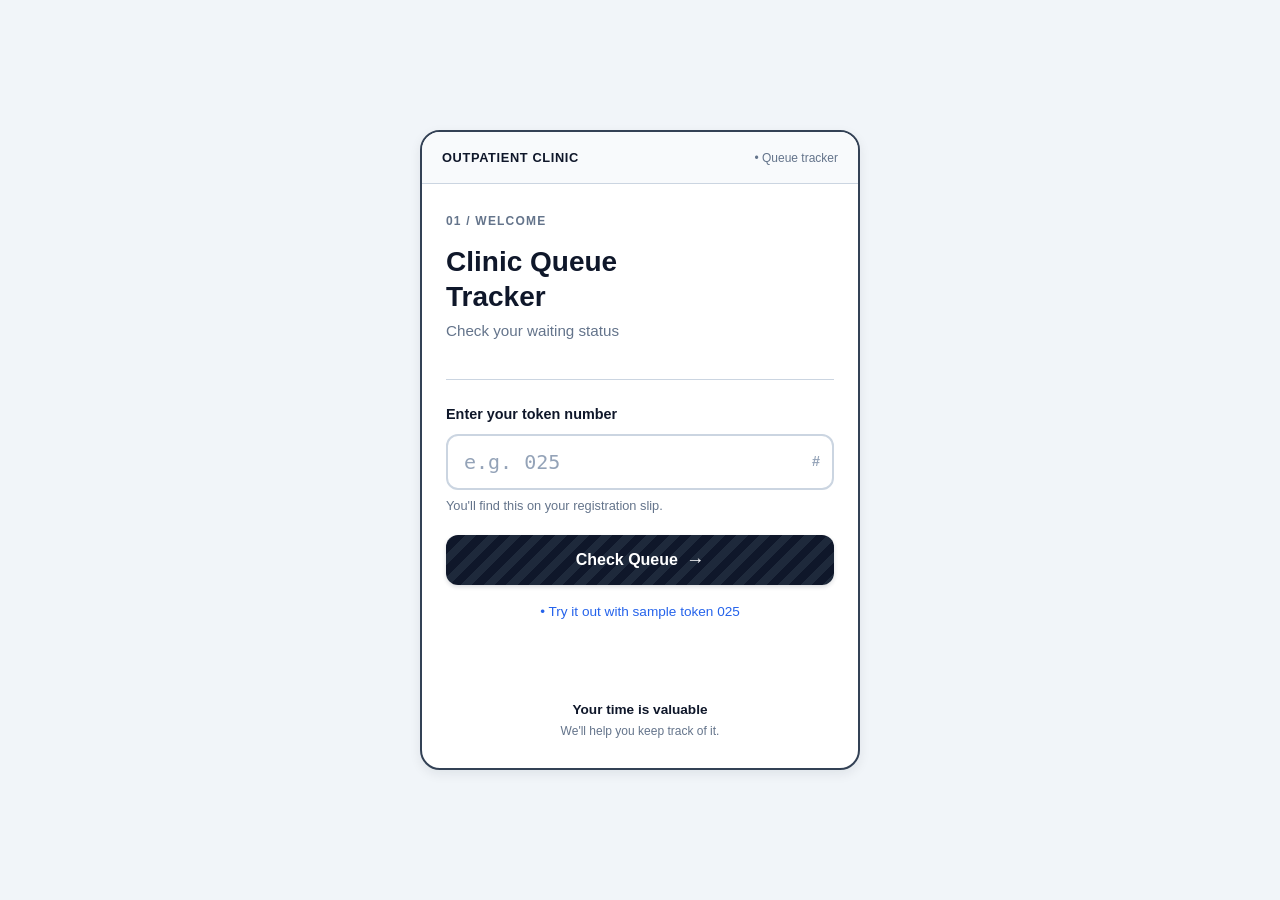
==== index.html @ 26fc493e "feat: implement Patient Home screen with token input, demo shortcut, and validation (Feature 1)" ====
<!DOCTYPE html>
<html lang="en">
<head>
  <meta charset="UTF-8">
  <meta name="viewport" content="width=device-width, initial-scale=1.0">
  <title>Clinic Queue Tracker - Check Your Status</title>
  <link rel="stylesheet" href="css/styles.css">
  <link rel="stylesheet" href="css/patient.css">
</head>
<body>

  <!-- Mobile Screen Frame (Matches Wireframe 1: Patient Home) -->
  <main class="mobile-wrapper" role="main">
    
    <!-- Top Header Bar -->
    <header class="clinic-header">
      <span class="clinic-tag">Outpatient Clinic</span>
      <span class="system-tag">• Queue tracker</span>
    </header>

    <!-- Main Card Content -->
    <section class="card-content">
      
      <!-- Screen 01 Welcome Tag -->
      <div class="section-badge">01 / Welcome</div>

      <!-- Main Headings -->
      <h1 class="page-title">Clinic Queue<br>Tracker</h1>
      <p class="page-subtitle">Check your waiting status</p>

      <hr class="divider">

      <!-- Form Error Container (Hidden by default) -->
      <div id="errorAlert" class="alert-box alert-error" role="alert" aria-live="polite">
        <!-- Error text dynamically populated by JavaScript -->
      </div>

      <!-- Token Lookup Form -->
      <form id="tokenForm" novalidate>
        <div class="form-group">
          <label for="tokenInput" class="form-label">Enter your token number</label>
          <div class="token-input-wrapper">
            <input 
              type="text" 
              id="tokenInput" 
              name="tokenNumber" 
              class="form-input" 
              placeholder="e.g. 025" 
              maxlength="6"
              autocomplete="off"
              inputmode="numeric"
              aria-describedby="tokenHelper errorAlert"
            >
            <span class="token-input-icon">#</span>
          </div>
          <span id="tokenHelper" class="form-helper">You'll find this on your registration slip.</span>
        </div>

        <!-- Primary Call to Action Button -->
        <button type="submit" id="checkQueueBtn" class="btn-primary btn-wireframe-shaded">
          <span>Check Queue</span>
          <span class="btn-arrow" aria-hidden="true">→</span>
        </button>
      </form>

      <!-- Demo Shortcut (Matches Wireframe) -->
      <div class="demo-shortcut-container">
        <button type="button" id="demoShortcutBtn" class="demo-shortcut-btn">
          • Try it out with sample token 025
        </button>
      </div>

      <!-- Bottom Reassurance Note -->
      <footer class="card-footer">
        <p class="footer-quote-title">Your time is valuable</p>
        <p class="footer-quote-sub">We'll help you keep track of it.</p>
      </footer>

    </section>

  </main>

  <!-- Feature 1 Client Script -->
  <script src="js/patient-home.js"></script>
</body>
</html>
---- css/styles.css ----
/* ==========================================================================
   Clinic Queue Tracking System - Shared Styles
   Author: Vivek Kumar (MSOT B.Tech CSE)
   ========================================================================== */

/* 1. CSS Custom Properties (Variables) for easy color & spacing theming */
:root {
  /* Palette - Clean clinical neutral slate palette inspired by wireframe */
  --bg-page: #f1f5f9;
  --bg-card: #ffffff;
  --bg-subtle: #f8fafc;
  --border-color: #cbd5e1;
  --border-dark: #334155;
  --text-main: #0f172a;
  --text-muted: #64748b;
  --text-light: #94a3b8;
  
  /* Primary Action Colors */
  --primary-btn-bg: #1e293b;
  --primary-btn-text: #ffffff;
  --primary-btn-hover: #0f172a;
  --primary-btn-active: #334155;

  /* Status Colors */
  --status-waiting-bg: #fef3c7;
  --status-waiting-text: #92400e;
  --status-calling-bg: #dcfce7;
  --status-calling-text: #166534;
  --status-error-bg: #fef2f2;
  --status-error-border: #fca5a5;
  --status-error-text: #b91c1c;

  /* Typography */
  --font-family: -apple-system, BlinkMacSystemFont, "Segoe UI", Roboto, "Helvetica Neue", Arial, sans-serif;
  --font-mono: ui-monospace, SFMono-Regular, Menlo, Monaco, Consolas, monospace;

  /* Layout & Sizing */
  --card-max-width: 440px;
  --radius-sm: 6px;
  --radius-md: 12px;
  --radius-lg: 20px;
  --shadow-card: 0 4px 12px rgba(15, 23, 42, 0.08);
  --shadow-hover: 0 6px 16px rgba(15, 23, 42, 0.12);
}

/* 2. Global Resets & Base Styles */
*, *::before, *::after {
  box-sizing: border-box;
  margin: 0;
  padding: 0;
}

body {
  font-family: var(--font-family);
  background-color: var(--bg-page);
  color: var(--text-main);
  line-height: 1.5;
  min-height: 100vh;
  display: flex;
  flex-direction: column;
  align-items: center;
  justify-content: center;
  padding: 24px 16px;
  -webkit-font-smoothing: antialiased;
}

/* 3. Mobile Device Container (Matches wireframe phone view) */
.mobile-wrapper {
  width: 100%;
  max-width: var(--card-max-width);
  background-color: var(--bg-card);
  border: 2px solid var(--border-dark);
  border-radius: var(--radius-lg);
  box-shadow: var(--shadow-card);
  overflow: hidden;
  display: flex;
  flex-direction: column;
  min-height: 640px;
  position: relative;
}

/* 4. Top Clinic Bar */
.clinic-header {
  padding: 16px 20px;
  border-bottom: 1px solid var(--border-color);
  display: flex;
  align-items: center;
  justify-content: space-between;
  background-color: var(--bg-subtle);
}

.clinic-tag {
  font-size: 0.8rem;
  font-weight: 700;
  letter-spacing: 0.05em;
  text-transform: uppercase;
  color: var(--text-main);
}

.system-tag {
  font-size: 0.75rem;
  color: var(--text-muted);
  font-weight: 500;
}

/* 5. Main Card Content Area */
.card-content {
  padding: 28px 24px;
  flex: 1;
  display: flex;
  flex-direction: column;
}

/* Section step badge (e.g. 01 / WELCOME) */
.section-badge {
  font-size: 0.75rem;
  font-weight: 700;
  letter-spacing: 0.1em;
  color: var(--text-muted);
  text-transform: uppercase;
  margin-bottom: 14px;
}

/* Page titles */
.page-title {
  font-size: 1.75rem;
  font-weight: 700;
  line-height: 1.25;
  color: var(--text-main);
  margin-bottom: 6px;
}

.page-subtitle {
  font-size: 0.95rem;
  color: var(--text-muted);
  margin-bottom: 24px;
}

/* Subtle separator line */
.divider {
  height: 1px;
  background-color: var(--border-color);
  margin: 12px 0 24px 0;
  border: none;
}

/* 6. Form Components & Inputs */
.form-group {
  margin-bottom: 20px;
  display: flex;
  flex-direction: column;
}

.form-label {
  font-size: 0.9rem;
  font-weight: 600;
  color: var(--text-main);
  margin-bottom: 8px;
}

.form-input {
  width: 100%;
  font-size: 1.25rem;
  font-family: var(--font-mono);
  font-weight: 600;
  padding: 14px 16px;
  border: 2px solid var(--border-color);
  border-radius: var(--radius-md);
  background-color: #ffffff;
  color: var(--text-main);
  outline: none;
  transition: border-color 0.2s ease, box-shadow 0.2s ease;
}

.form-input:focus {
  border-color: var(--text-main);
  box-shadow: 0 0 0 3px rgba(30, 41, 59, 0.15);
}

.form-input::placeholder {
  color: var(--text-light);
  font-weight: 400;
}

.form-helper {
  font-size: 0.8rem;
  color: var(--text-muted);
  margin-top: 6px;
}

/* 7. Buttons */
.btn-primary {
  display: flex;
  align-items: center;
  justify-content: center;
  gap: 8px;
  width: 100%;
  padding: 14px 20px;
  background-color: var(--primary-btn-bg);
  color: var(--primary-btn-text);
  font-size: 1rem;
  font-weight: 600;
  border: none;
  border-radius: var(--radius-md);
  cursor: pointer;
  transition: background-color 0.2s ease, transform 0.1s ease;
  text-decoration: none;
}

.btn-primary:hover {
  background-color: var(--primary-btn-hover);
}

.btn-primary:active {
  transform: scale(0.98);
}

/* 8. Demo Shortcuts & Helpful Links */
.demo-shortcut-container {
  text-align: center;
  margin-top: 14px;
}

.demo-shortcut-btn {
  background: none;
  border: none;
  color: #2563eb;
  font-size: 0.85rem;
  font-weight: 500;
  cursor: pointer;
  padding: 4px 8px;
  border-radius: var(--radius-sm);
  transition: color 0.15s ease, background-color 0.15s ease;
}

.demo-shortcut-btn:hover {
  color: #1d4ed8;
  background-color: #eff6ff;
  text-decoration: underline;
}

/* 9. Feedback / Alert Banners */
.alert-box {
  display: none;
  padding: 12px 14px;
  border-radius: var(--radius-sm);
  font-size: 0.85rem;
  margin-bottom: 18px;
  line-height: 1.4;
  animation: fadeIn 0.2s ease-in-out;
}

.alert-box.visible {
  display: block;
}

.alert-error {
  background-color: var(--status-error-bg);
  border: 1px solid var(--status-error-border);
  color: var(--status-error-text);
}

/* 10. Card Footer Reassurance */
.card-footer {
  margin-top: auto;
  padding-top: 28px;
  text-align: center;
}

.footer-quote-title {
  font-size: 0.85rem;
  font-weight: 600;
  color: var(--text-main);
  margin-bottom: 2px;
}

.footer-quote-sub {
  font-size: 0.75rem;
  color: var(--text-muted);
}

/* 11. Subtle Animation */
@keyframes fadeIn {
  from {
    opacity: 0;
    transform: translateY(-4px);
  }
  to {
    opacity: 1;
    transform: translateY(0);
  }
}
---- css/patient.css ----
/* ==========================================================================
   Patient View Specific Styling
   Author: Vivek Kumar (MSOT B.Tech CSE)
   ========================================================================== */

/* Shaded texture styling for primary button as sketched in wireframe */
.btn-wireframe-shaded {
  background: repeating-linear-gradient(
    -45deg,
    #1e293b,
    #1e293b 8px,
    #0f172a 8px,
    #0f172a 16px
  );
  box-shadow: 0 2px 4px rgba(15, 23, 42, 0.15);
}

.btn-wireframe-shaded:hover {
  background: repeating-linear-gradient(
    -45deg,
    #0f172a,
    #0f172a 8px,
    #020617 8px,
    #020617 16px
  );
}

/* Arrow icon in button */
.btn-arrow {
  font-size: 1.15rem;
  transition: transform 0.2s ease;
}

.btn-primary:hover .btn-arrow {
  transform: translateX(4px);
}

/* Input token format indicator */
.token-input-wrapper {
  position: relative;
}

.token-input-icon {
  position: absolute;
  right: 14px;
  top: 50%;
  transform: translateY(-50%);
  color: var(--text-light);
  font-size: 0.9rem;
  font-weight: 600;
  pointer-events: none;
}
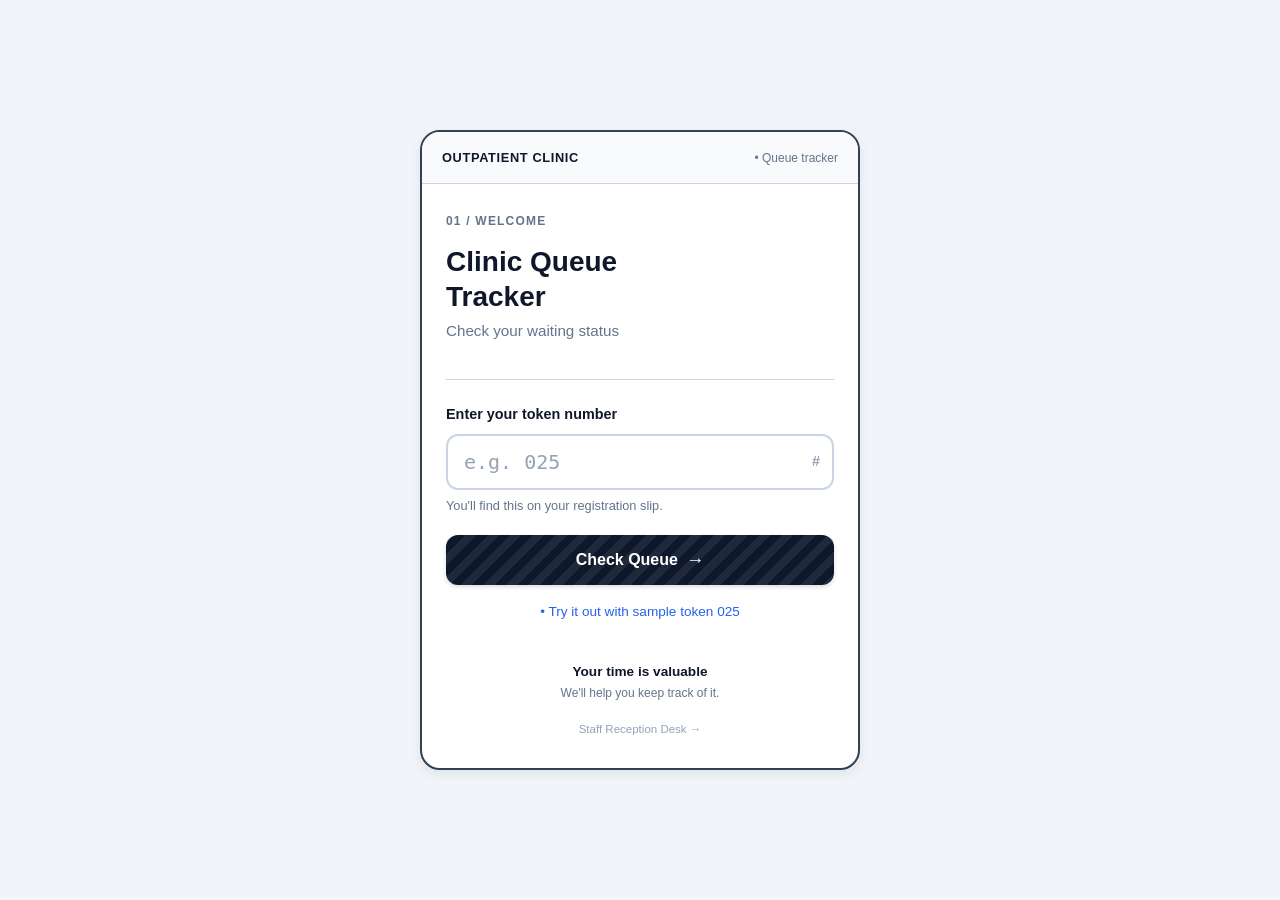
==== commit ab01f58d: "feat: implement Receptionist Dashboard, queue progression, Firebase Auth protection, and Firestore r" ====
--- a/index.html
+++ b/index.html
@@ -74,6 +74,9 @@
       <footer class="card-footer">
         <p class="footer-quote-title">Your time is valuable</p>
         <p class="footer-quote-sub">We'll help you keep track of it.</p>
+        <div style="margin-top: 14px;">
+          <a href="reception.html" style="font-size: 0.72rem; color: #94a3b8; text-decoration: none;">Staff Reception Desk →</a>
+        </div>
       </footer>
 
     </section>
--- a/css/patient.css
+++ b/css/patient.css
@@ -25,6 +25,31 @@
   );
 }
 
+/* Secondary outline button (e.g. Back to Home) */
+.btn-secondary {
+  display: flex;
+  align-items: center;
+  justify-content: center;
+  gap: 8px;
+  width: 100%;
+  padding: 12px 20px;
+  background-color: transparent;
+  color: var(--text-main);
+  font-size: 0.95rem;
+  font-weight: 600;
+  border: 2px solid var(--border-dark);
+  border-radius: var(--radius-md);
+  cursor: pointer;
+  text-decoration: none;
+  transition: all 0.2s ease;
+  margin-top: 10px;
+}
+
+.btn-secondary:hover {
+  background-color: #f1f5f9;
+  border-color: #0f172a;
+}
+
 /* Arrow icon in button */
 .btn-arrow {
   font-size: 1.15rem;
@@ -50,3 +75,295 @@
   font-weight: 600;
   pointer-events: none;
 }
+
+/* ==========================================================================
+   Feature 2: Queue Status Screen Components
+   ========================================================================== */
+
+/* 1. Hero Token Box (Wireframe Sketch 2) */
+.token-hero-card {
+  border: 2px solid var(--border-dark);
+  border-radius: var(--radius-md);
+  padding: 20px 16px;
+  text-align: center;
+  background-color: #ffffff;
+  margin-bottom: 20px;
+  box-shadow: 0 2px 6px rgba(15, 23, 42, 0.04);
+}
+
+.token-hero-label {
+  font-size: 0.75rem;
+  font-weight: 700;
+  letter-spacing: 0.12em;
+  text-transform: uppercase;
+  color: var(--text-muted);
+  display: block;
+  margin-bottom: 4px;
+}
+
+.token-hero-number {
+  font-family: var(--font-mono);
+  font-size: 3.25rem;
+  font-weight: 800;
+  color: var(--text-main);
+  line-height: 1.1;
+  letter-spacing: -0.02em;
+}
+
+/* Status Pill Badges */
+.status-pill {
+  display: inline-flex;
+  align-items: center;
+  gap: 6px;
+  font-size: 0.8rem;
+  font-weight: 600;
+  padding: 4px 14px;
+  border-radius: 9999px;
+  margin-top: 8px;
+  border: 1px solid transparent;
+}
+
+.status-pill.waiting {
+  background-color: var(--status-waiting-bg);
+  color: var(--status-waiting-text);
+  border-color: #fde68a;
+}
+
+.status-pill.calling {
+  background-color: var(--status-calling-bg);
+  color: var(--status-calling-text);
+  border-color: #bbf7d0;
+  animation: pulseCalling 1.5s infinite;
+}
+
+.status-dot {
+  width: 7px;
+  height: 7px;
+  border-radius: 50%;
+  background-color: currentColor;
+}
+
+@keyframes pulseCalling {
+  0% { transform: scale(1); }
+  50% { transform: scale(1.04); }
+  100% { transform: scale(1); }
+}
+
+/* 2. Side-by-Side Metrics Grid (People Ahead & Estimated Wait Time) */
+.metrics-row {
+  display: grid;
+  grid-template-columns: 1fr 1.3fr;
+  gap: 12px;
+  margin-bottom: 24px;
+}
+
+.metric-box {
+  background-color: #ffffff;
+  border: 1.5px solid var(--border-color);
+  border-radius: var(--radius-md);
+  padding: 16px 14px;
+  display: flex;
+  flex-direction: column;
+}
+
+.metric-label {
+  font-size: 0.75rem;
+  font-weight: 600;
+  color: var(--text-muted);
+  margin-bottom: 6px;
+  min-height: 2.2em; /* keeps cards aligned even if label wraps */
+  line-height: 1.25;
+}
+
+.metric-value-container {
+  display: flex;
+  align-items: baseline;
+  gap: 4px;
+  margin-top: auto;
+}
+
+.metric-value {
+  font-size: 1.85rem;
+  font-weight: 800;
+  font-family: var(--font-mono);
+  color: var(--text-main);
+  line-height: 1;
+}
+
+.metric-unit {
+  font-size: 0.8rem;
+  font-weight: 600;
+  color: var(--text-muted);
+}
+
+/* 3. Five-Segment Progress Bar (Wireframe Sketch 2) */
+.queue-progress-wrapper {
+  margin-bottom: 24px;
+  padding: 14px 16px;
+  background-color: var(--bg-subtle);
+  border: 1px solid var(--border-color);
+  border-radius: var(--radius-md);
+}
+
+.progress-header-row {
+  display: flex;
+  justify-content: space-between;
+  align-items: center;
+  font-size: 0.78rem;
+  font-weight: 600;
+  color: var(--text-main);
+  margin-bottom: 10px;
+}
+
+.progress-status-text {
+  color: #2563eb;
+  font-size: 0.75rem;
+}
+
+.progress-segments-container {
+  display: flex;
+  gap: 6px;
+  margin-bottom: 8px;
+}
+
+.progress-segment {
+  flex: 1;
+  height: 9px;
+  border-radius: 6px;
+  background-color: #e2e8f0;
+  border: 1px solid #cbd5e1;
+  transition: all 0.3s ease;
+}
+
+.progress-segment.active {
+  background-color: #1e293b;
+  border-color: #0f172a;
+}
+
+.progress-labels-row {
+  display: flex;
+  justify-content: space-between;
+  font-size: 0.72rem;
+  color: var(--text-muted);
+  font-weight: 500;
+}
+
+/* 4. Action Area & Refresh Indicator */
+.action-buttons-group {
+  display: flex;
+  flex-direction: column;
+  gap: 8px;
+  margin-top: 4px;
+}
+
+.refresh-control-container {
+  text-align: center;
+  margin: 12px 0 6px 0;
+}
+
+.btn-refresh {
+  background: none;
+  border: none;
+  color: var(--text-muted);
+  font-size: 0.78rem;
+  font-weight: 500;
+  cursor: pointer;
+  display: inline-flex;
+  align-items: center;
+  gap: 4px;
+  padding: 4px 8px;
+  border-radius: 4px;
+}
+
+.btn-refresh:hover {
+  color: var(--text-main);
+  background-color: #e2e8f0;
+}
+
+/* 5. Turn Approaching Screen / Modal Overlay (Screen 4 from PDF) */
+.turn-approaching-view {
+  display: none;
+  position: absolute;
+  top: 0;
+  left: 0;
+  right: 0;
+  bottom: 0;
+  background-color: #ffffff;
+  z-index: 50;
+  padding: 24px;
+  flex-direction: column;
+}
+
+.turn-approaching-view.visible {
+  display: flex;
+}
+
+.approaching-banner {
+  background-color: #fef3c7;
+  border: 2px solid #f59e0b;
+  border-radius: var(--radius-md);
+  padding: 24px 20px;
+  text-align: center;
+  margin: 20px 0;
+}
+
+.approaching-icon {
+  font-size: 2.5rem;
+  margin-bottom: 12px;
+}
+
+.approaching-title {
+  font-size: 1.45rem;
+  font-weight: 800;
+  color: #78350f;
+  margin-bottom: 8px;
+}
+
+.approaching-text {
+  font-size: 0.95rem;
+  color: #92400e;
+  line-height: 1.4;
+  margin-bottom: 16px;
+}
+
+.room-highlight-box {
+  background-color: #ffffff;
+  border: 2px solid #d97706;
+  border-radius: var(--radius-sm);
+  padding: 12px;
+  display: inline-block;
+  font-weight: 700;
+  font-size: 1.1rem;
+  color: #0f172a;
+}
+
+/* 6. Invalid Token State Card */
+.invalid-token-card {
+  display: none;
+  text-align: center;
+  padding: 32px 16px;
+}
+
+.invalid-token-card.visible {
+  display: block;
+}
+
+.invalid-token-icon {
+  font-size: 3rem;
+  color: #dc2626;
+  margin-bottom: 12px;
+}
+
+.invalid-token-title {
+  font-size: 1.3rem;
+  font-weight: 700;
+  color: var(--text-main);
+  margin-bottom: 8px;
+}
+
+.invalid-token-desc {
+  font-size: 0.9rem;
+  color: var(--text-muted);
+  line-height: 1.4;
+  margin-bottom: 24px;
+}
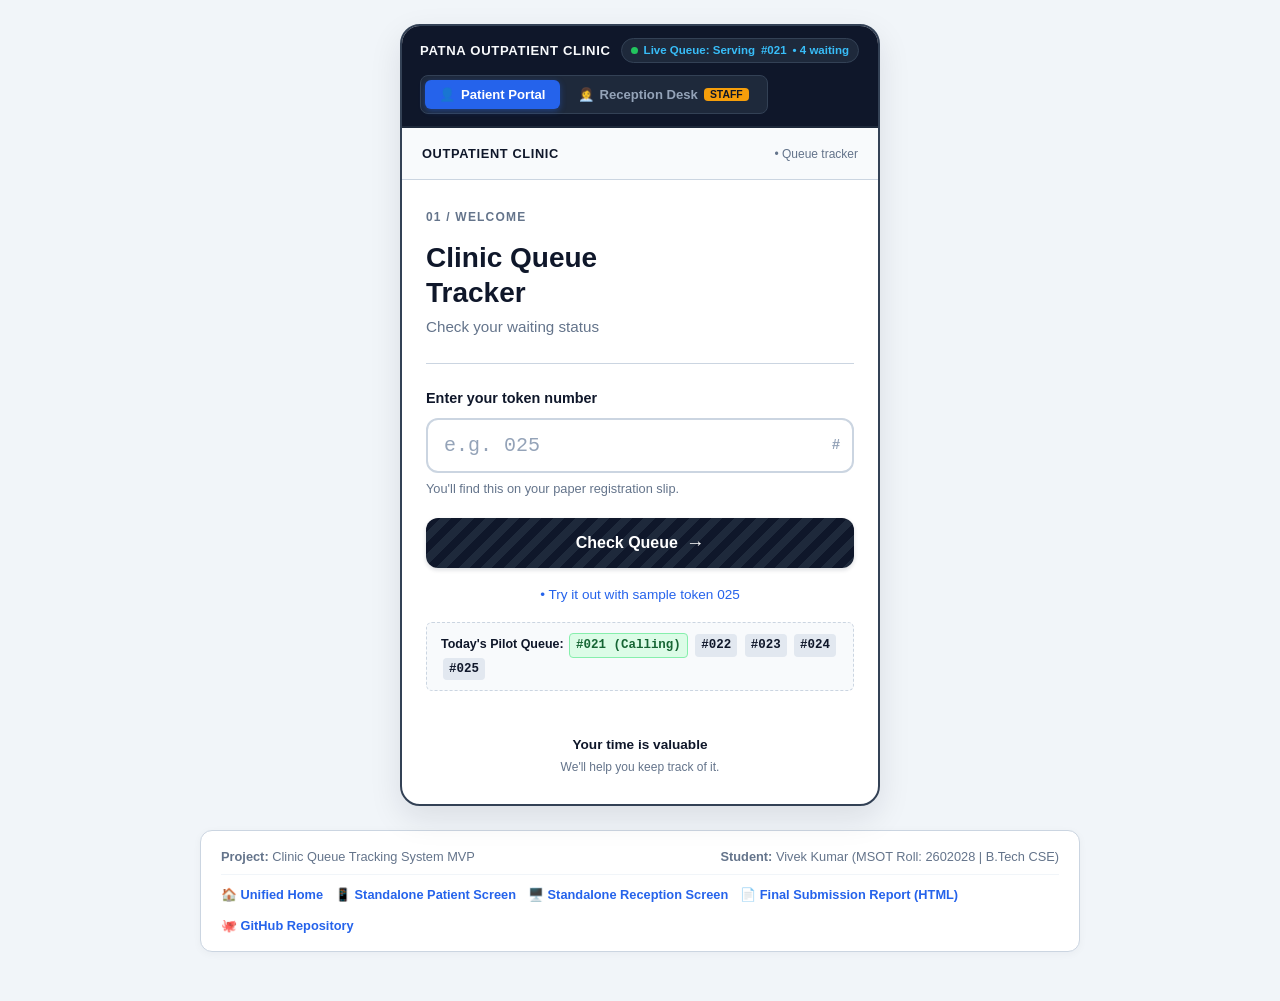
==== commit 42652578: "feat: unify patient portal and receptionist dashboard into single-page application on index.html" ====
--- a/index.html
+++ b/index.html
@@ -3,87 +3,442 @@
 <head>
   <meta charset="UTF-8">
   <meta name="viewport" content="width=device-width, initial-scale=1.0">
-  <title>Clinic Queue Tracker - Check Your Status</title>
+  <title>Clinic Queue Tracking System - Live MVP</title>
+  <!-- Base Styles & Wireframe Components -->
   <link rel="stylesheet" href="css/styles.css">
   <link rel="stylesheet" href="css/patient.css">
+  <link rel="stylesheet" href="css/reception.css">
+  <link rel="stylesheet" href="css/unified.css">
 </head>
-<body>
-
-  <!-- Mobile Screen Frame (Matches Wireframe 1: Patient Home) -->
-  <main class="mobile-wrapper" role="main">
+<body class="unified-page">
+
+  <!-- ======================================================================
+       Unified Application Wrapper
+       Expands dynamically to 880px when Reception tab is active
+       ====================================================================== -->
+  <main id="unifiedWrapper" class="unified-wrapper" role="main">
     
-    <!-- Top Header Bar -->
-    <header class="clinic-header">
-      <span class="clinic-tag">Outpatient Clinic</span>
-      <span class="system-tag">• Queue tracker</span>
+    <!-- Top Mode Switcher Bar -->
+    <header class="portal-topbar">
+      <div class="portal-brand-block">
+        <span class="portal-clinic-title">Patna Outpatient Clinic</span>
+        <span id="headerLiveTicker" class="portal-live-pill">
+          <span class="portal-pulse-dot"></span> Live Queue: Serving #021
+        </span>
+      </div>
+
+      <!-- Segmented Tab Navigation for Patient vs Receptionist -->
+      <nav class="portal-tabs-group" role="tablist" aria-label="Clinic Queue Mode Switcher">
+        <button 
+          type="button" 
+          role="tab" 
+          id="tabPatient" 
+          class="portal-tab-btn active" 
+          aria-selected="true" 
+          aria-controls="patientViewSection"
+        >
+          <span aria-hidden="true">👤</span> Patient Portal
+        </button>
+        <button 
+          type="button" 
+          role="tab" 
+          id="tabReception" 
+          class="portal-tab-btn" 
+          aria-selected="false" 
+          aria-controls="receptionViewSection"
+        >
+          <span aria-hidden="true">👩‍💼</span> Reception Desk 
+          <span class="portal-badge-staff">Staff</span>
+        </button>
+      </nav>
     </header>
 
-    <!-- Main Card Content -->
-    <section class="card-content">
+    <!-- ======================================================================
+         SECTION 1: PUBLIC PATIENT PORTAL
+         ====================================================================== -->
+    <section id="patientViewSection" class="portal-view active-view" aria-label="Patient Queue Portal">
       
-      <!-- Screen 01 Welcome Tag -->
-      <div class="section-badge">01 / Welcome</div>
-
-      <!-- Main Headings -->
-      <h1 class="page-title">Clinic Queue<br>Tracker</h1>
-      <p class="page-subtitle">Check your waiting status</p>
-
-      <hr class="divider">
-
-      <!-- Form Error Container (Hidden by default) -->
-      <div id="errorAlert" class="alert-box alert-error" role="alert" aria-live="polite">
-        <!-- Error text dynamically populated by JavaScript -->
-      </div>
-
-      <!-- Token Lookup Form -->
-      <form id="tokenForm" novalidate>
-        <div class="form-group">
-          <label for="tokenInput" class="form-label">Enter your token number</label>
-          <div class="token-input-wrapper">
-            <input 
-              type="text" 
-              id="tokenInput" 
-              name="tokenNumber" 
-              class="form-input" 
-              placeholder="e.g. 025" 
-              maxlength="6"
-              autocomplete="off"
-              inputmode="numeric"
-              aria-describedby="tokenHelper errorAlert"
-            >
-            <span class="token-input-icon">#</span>
-          </div>
-          <span id="tokenHelper" class="form-helper">You'll find this on your registration slip.</span>
-        </div>
-
-        <!-- Primary Call to Action Button -->
-        <button type="submit" id="checkQueueBtn" class="btn-primary btn-wireframe-shaded">
-          <span>Check Queue</span>
-          <span class="btn-arrow" aria-hidden="true">→</span>
-        </button>
-      </form>
-
-      <!-- Demo Shortcut (Matches Wireframe) -->
-      <div class="demo-shortcut-container">
-        <button type="button" id="demoShortcutBtn" class="demo-shortcut-btn">
-          • Try it out with sample token 025
-        </button>
-      </div>
-
-      <!-- Bottom Reassurance Note -->
-      <footer class="card-footer">
-        <p class="footer-quote-title">Your time is valuable</p>
-        <p class="footer-quote-sub">We'll help you keep track of it.</p>
-        <div style="margin-top: 14px;">
-          <a href="reception.html" style="font-size: 0.72rem; color: #94a3b8; text-decoration: none;">Staff Reception Desk →</a>
-        </div>
-      </footer>
+      <!-- Top Clinic Header Sub-bar -->
+      <div class="clinic-header">
+        <span class="clinic-tag">Outpatient Clinic</span>
+        <span class="system-tag">• Queue tracker</span>
+      </div>
+
+      <!-- SUBVIEW 1A: Patient Token Lookup (Wireframe Sketch 1) -->
+      <div id="patientLookupSubView" class="patient-subview active-subview card-content">
+        
+        <div class="section-badge">01 / Welcome</div>
+        <h1 class="page-title">Clinic Queue<br>Tracker</h1>
+        <p class="page-subtitle">Check your waiting status</p>
+
+        <hr class="divider">
+
+        <!-- Error Alert -->
+        <div id="errorAlert" class="alert-box alert-error" role="alert" aria-live="polite"></div>
+
+        <!-- Token Lookup Form -->
+        <form id="tokenForm" novalidate>
+          <div class="form-group">
+            <label for="tokenInput" class="form-label">Enter your token number</label>
+            <div class="token-input-wrapper">
+              <input 
+                type="text" 
+                id="tokenInput" 
+                name="tokenNumber" 
+                class="form-input" 
+                placeholder="e.g. 025" 
+                maxlength="6"
+                autocomplete="off"
+                inputmode="numeric"
+                aria-describedby="tokenHelper errorAlert"
+              >
+              <span class="token-input-icon">#</span>
+            </div>
+            <span id="tokenHelper" class="form-helper">You'll find this on your paper registration slip.</span>
+          </div>
+
+          <!-- Submit Button -->
+          <button type="submit" id="checkQueueBtn" class="btn-primary btn-wireframe-shaded">
+            <span>Check Queue</span>
+            <span class="btn-arrow" aria-hidden="true">→</span>
+          </button>
+        </form>
+
+        <!-- Demo Shortcut Button -->
+        <div class="demo-shortcut-container">
+          <button type="button" id="demoShortcutBtn" class="demo-shortcut-btn">
+            • Try it out with sample token 025
+          </button>
+        </div>
+
+        <!-- Pilot Tokens Guide -->
+        <div class="active-tokens-badge-box">
+          <strong>Today's Pilot Queue:</strong>
+          <span class="active-token-pill calling">#021 (Calling)</span>
+          <span class="active-token-pill">#022</span>
+          <span class="active-token-pill">#023</span>
+          <span class="active-token-pill">#024</span>
+          <span class="active-token-pill">#025</span>
+        </div>
+
+        <!-- Bottom Reassurance Note -->
+        <footer class="card-footer">
+          <p class="footer-quote-title">Your time is valuable</p>
+          <p class="footer-quote-sub">We'll help you keep track of it.</p>
+        </footer>
+
+      </div>
+
+      <!-- SUBVIEW 1B: Patient Live Queue Status (Wireframe Sketch 2) -->
+      <div id="patientStatusSubView" class="patient-subview card-content">
+        
+        <div class="section-badge">02 / Your place in line</div>
+        <h1 class="page-title">Your Queue Status</h1>
+        <p id="queueStatusSubtitle" class="page-subtitle">You're registered. We'll take it from here.</p>
+
+        <!-- Dynamic Inline Alert Banner (Shows when turn is approaching) -->
+        <div id="inlineTurnAlert" class="inline-turn-alert" role="alert" aria-live="polite">
+          <span id="turnAlertIcon" class="turn-alert-icon">🔔</span>
+          <div class="turn-alert-content">
+            <div id="turnAlertTitle" class="turn-alert-title">Your turn is approaching!</div>
+            <div id="turnAlertMsg" class="turn-alert-msg">
+              You are next in line. Please stay near Consultation Room 1.
+            </div>
+          </div>
+        </div>
+
+        <!-- 1. Hero Token Card -->
+        <div class="token-hero-card">
+          <span class="token-hero-label">Token Number</span>
+          <div id="tokenNumberDisplay" class="token-hero-number">---</div>
+          <div id="tokenStatusPill" class="status-pill waiting">
+            <span class="status-dot"></span>
+            <span id="tokenStatusText">Waiting</span>
+          </div>
+        </div>
+
+        <!-- 2. Split Metrics Grid -->
+        <div class="metrics-row">
+          <div class="metric-box">
+            <span class="metric-label">Patients ahead of you</span>
+            <div class="metric-value-container">
+              <span id="patientsAheadDisplay" class="metric-value">--</span>
+            </div>
+          </div>
+
+          <div class="metric-box">
+            <span class="metric-label">
+              Estimated Waiting Time
+              <span class="metric-estimate-tag">*Estimate</span>
+            </span>
+            <div class="metric-value-container">
+              <span id="waitTimeDisplay" class="metric-value">--</span>
+              <span id="waitUnitDisplay" class="metric-unit">minutes</span>
+            </div>
+          </div>
+        </div>
+
+        <!-- 3. Five-Segment Progress Bar -->
+        <div class="queue-progress-wrapper">
+          <div class="progress-header-row">
+            <span>Queue progress</span>
+            <span id="progressStatusText" class="progress-status-text">You're in line</span>
+          </div>
+          
+          <div class="progress-segments-container" aria-label="Queue progress 5-step indicator">
+            <div id="seg1" class="progress-segment active" title="Step 1: Registered"></div>
+            <div id="seg2" class="progress-segment" title="Step 2: Waiting"></div>
+            <div id="seg3" class="progress-segment" title="Step 3: Mid-queue"></div>
+            <div id="seg4" class="progress-segment" title="Step 4: Next in line"></div>
+            <div id="seg5" class="progress-segment" title="Step 5: Your turn"></div>
+          </div>
+
+          <div class="progress-labels-row">
+            <span>Registered</span>
+            <span>Your turn</span>
+          </div>
+        </div>
+
+        <!-- 4. Action Buttons Group -->
+        <div class="action-buttons-group">
+          <button type="button" id="viewTurnStatusBtn" class="btn-primary btn-wireframe-shaded">
+            <span>View Turn Status</span>
+            <span class="btn-arrow" aria-hidden="true">→</span>
+          </button>
+
+          <button type="button" id="backToLookupBtn" class="btn-secondary">
+            ← Look Up Another Token
+          </button>
+        </div>
+
+        <!-- Refresh Button -->
+        <div class="refresh-control-container">
+          <button type="button" id="refreshBtn" class="btn-refresh" title="Check for queue updates">
+            <span aria-hidden="true">↻</span> Refresh queue status
+          </button>
+        </div>
+
+        <!-- Explicit Disclaimer Card -->
+        <div class="disclaimer-card">
+          <strong>*Disclaimer:</strong> Waiting times are approximate estimates only (calculated at ~5–7 mins per consultation) and may vary depending on patient care needs and doctor availability.
+        </div>
+
+        <!-- Reassurance Footer -->
+        <footer class="card-footer">
+          <p class="footer-quote-sub">
+            Estimated times may vary. Thank you for your patience.
+          </p>
+        </footer>
+
+      </div>
+
+      <!-- SUBVIEW 1C: Turn Approaching View (Screen 4 from Wireframe) -->
+      <div id="turnApproachingModal" class="turn-approaching-view" role="dialog" aria-modal="true" aria-labelledby="approachingViewTitle">
+        <div class="clinic-header" style="margin: -24px -24px 20px -24px;">
+          <span class="clinic-tag">Outpatient Clinic</span>
+          <span class="system-tag">• Queue tracker</span>
+        </div>
+
+        <div class="section-badge">03 / Turn Approaching</div>
+        <h2 class="page-title">Turn Status</h2>
+
+        <div class="approaching-banner">
+          <div class="approaching-icon" aria-hidden="true">🔔</div>
+          <h3 id="approachingViewTitle" class="approaching-title">Your Turn is Approaching!</h3>
+          <p id="approachingViewDesc" class="approaching-text">
+            Token <strong id="approachingTokenDisplay" style="font-family: var(--font-mono); font-size: 1.25rem;">025</strong> is close to consultation. Please make your way toward the doctor's room.
+          </p>
+          <div class="room-highlight-box">
+            👉 <span id="approachingRoomDisplay">Consultation Room 1</span>
+          </div>
+        </div>
+
+        <div style="margin-top: auto; padding-top: 24px;">
+          <button type="button" id="closeTurnStatusBtn" class="btn-primary">
+            ← Back to Queue Status
+          </button>
+        </div>
+      </div>
 
     </section>
 
+    <!-- ======================================================================
+         SECTION 2: RECEPTIONIST DESK (STAFF CONTROL)
+         ====================================================================== -->
+    <section id="receptionViewSection" class="portal-view" aria-label="Receptionist Staff Control">
+      
+      <!-- Simulated Window Titlebar (Matches Wireframe Sketch 3 "o o o") -->
+      <div class="window-titlebar">
+        <div class="window-dots" aria-hidden="true">
+          <span class="dot dot-red"></span>
+          <span class="dot dot-yellow"></span>
+          <span class="dot dot-green"></span>
+        </div>
+        <span class="window-title-text">Patna Outpatient Clinic — Reception Queue Control</span>
+      </div>
+
+      <!-- SUBVIEW 2A: Staff Authentication Guard -->
+      <div id="receptionAuthBox" class="reception-auth-box">
+        <div class="auth-card" style="margin: 0; box-shadow: none; border: 1px solid var(--border-color);">
+          <h2 id="authTitle" class="auth-title">Staff Sign In</h2>
+          <p class="auth-sub">Sign in with clinic credentials to access the receptionist queue dashboard.</p>
+
+          <!-- Auth Error Alert -->
+          <div id="authErrorAlert" class="alert-box alert-error"></div>
+
+          <form id="staffLoginForm" novalidate>
+            <div class="form-group">
+              <label for="staffEmail" class="form-label">Receptionist Email</label>
+              <input 
+                type="email" 
+                id="staffEmail" 
+                class="form-input" 
+                placeholder="reception@clinic.com"
+                required
+                autocomplete="username"
+              >
+            </div>
+
+            <div class="form-group">
+              <label for="staffPassword" class="form-label">Password</label>
+              <input 
+                type="password" 
+                id="staffPassword" 
+                class="form-input" 
+                placeholder="••••••••"
+                required
+                autocomplete="current-password"
+              >
+            </div>
+
+            <button type="submit" id="loginSubmitBtn" class="btn-primary" style="margin-top: 10px;">
+              Sign In to Dashboard
+            </button>
+          </form>
+
+          <div class="auth-demo-hint">
+            <strong>🔒 Security Notice:</strong> Write actions to the queue are restricted to authenticated reception staff.
+            <button type="button" id="autofillDemoBtn" class="btn-autofill-demo">
+              Quick-fill demo credentials (reception@clinic.com)
+            </button>
+          </div>
+        </div>
+      </div>
+
+      <!-- SUBVIEW 2B: Receptionist Live Dashboard (Wireframe Sketch 3) -->
+      <div id="receptionDashboardBox" style="display: none;">
+        
+        <!-- Reception Header -->
+        <header class="reception-header">
+          <div>
+            <span class="clinic-tag" style="font-size: 0.95rem;">Outpatient Clinic</span>
+          </div>
+          <div class="auth-user-bar">
+            <span class="badge-reception-desk">• Reception desk</span>
+            <span id="staffUserEmail" style="font-size: 0.78rem; color: #64748b; font-weight: 600;">reception@clinic.com</span>
+            <button type="button" id="signOutBtn" class="btn-signout">Log Out</button>
+          </div>
+        </header>
+
+        <!-- Main Dashboard Body -->
+        <div class="reception-body">
+          
+          <div class="reception-title-group">
+            <h1 class="reception-title">Receptionist Dashboard</h1>
+            <p class="reception-subtitle">Manage today's patient queue.</p>
+          </div>
+
+          <!-- Status Notification Alert -->
+          <div id="receptionAlert" class="alert-box" style="margin-bottom: 20px;"></div>
+
+          <!-- 1. Three Top Metric Cards (Sketch 3) -->
+          <div class="reception-metrics-grid">
+            <div class="reception-card highlight">
+              <span class="rc-label">Current Token</span>
+              <div id="rcCurrentToken" class="rc-value">021</div>
+              <span class="rc-sub">Now being called</span>
+            </div>
+
+            <div class="reception-card">
+              <span class="rc-label">Next Token</span>
+              <div id="rcNextToken" class="rc-value">022</div>
+              <span class="rc-sub">Next in line</span>
+            </div>
+
+            <div class="reception-card">
+              <span class="rc-label">Total Waiting Patients</span>
+              <div id="rcTotalWaiting" class="rc-value">04</div>
+              <span class="rc-sub">In the waiting area</span>
+            </div>
+          </div>
+
+          <!-- 2. Patient Queue Table Section (Sketch 3) -->
+          <section class="queue-table-section">
+            <div class="table-header-bar">
+              <h2 class="table-title">Patient queue</h2>
+              <span id="rcWaitingBadge" class="waiting-badge">4 waiting</span>
+            </div>
+
+            <table class="patient-table" aria-label="Waiting patients queue table">
+              <thead>
+                <tr>
+                  <th scope="col" style="width: 25%;">Token Number</th>
+                  <th scope="col" style="width: 40%;">Status</th>
+                  <th scope="col" class="col-action" style="width: 35%;">Action</th>
+                </tr>
+              </thead>
+              <tbody id="queueTableBody">
+                <!-- Dynamically populated rows for 022, 023, 024, 025 -->
+              </tbody>
+            </table>
+          </section>
+
+          <!-- 3. Bottom Action Bar (Sketch 3) -->
+          <footer class="reception-footer-bar">
+            <p class="footer-instruction-text">
+              Call the next patient to move the queue forward.
+            </p>
+            
+            <div class="footer-actions-group">
+              <button type="button" id="resetDemoBtn" class="btn-reset-demo" title="Reset sample queue to Token 021 calling and 022-025 waiting">
+                ↺ Reset Demo Queue
+              </button>
+
+              <button type="button" id="updateQueueBtn" class="btn-update-queue">
+                Update Queue
+              </button>
+            </div>
+          </footer>
+
+        </div>
+
+      </div>
+
+    </section>
+
   </main>
 
-  <!-- Feature 1 Client Script -->
-  <script src="js/patient-home.js"></script>
+  <!-- ======================================================================
+       Evaluator / Quick Navigation Bar
+       Provides direct links to standalone screens & project resources
+       ====================================================================== -->
+  <footer class="unified-footer-nav" role="contentinfo">
+    <div class="unified-footer-header">
+      <span><strong>Project:</strong> Clinic Queue Tracking System MVP</span>
+      <span><strong>Student:</strong> Vivek Kumar (MSOT Roll: 2602028 | B.Tech CSE)</span>
+    </div>
+    <div class="unified-footer-links">
+      <a href="index.html" title="Current unified application">🏠 Unified Home</a>
+      <a href="queue-status.html?token=025" title="Direct standalone Patient Status screen">📱 Standalone Patient Screen</a>
+      <a href="reception.html" title="Direct standalone Receptionist screen">🖥️ Standalone Reception Screen</a>
+      <a href="Clinic_Queue_Final_MVP_Report.html" target="_blank" title="View final project submission report">📄 Final Submission Report (HTML)</a>
+      <a href="https://github.com/viv90064-star/clinic-queue-tracker" target="_blank" rel="noopener noreferrer" title="View GitHub repository">🐙 GitHub Repository</a>
+    </div>
+  </footer>
+
+  <!-- Application Scripts -->
+  <script src="js/firebase-config.js"></script>
+  <script src="js/queue-service.js"></script>
+  <script src="js/unified-portal.js"></script>
 </body>
 </html>
--- a/css/patient.css
+++ b/css/patient.css
@@ -77,10 +77,64 @@
 }
 
 /* ==========================================================================
-   Feature 2: Queue Status Screen Components
+   Queue Status Screen Components (Wireframe Sketch 2)
    ========================================================================== */
 
-/* 1. Hero Token Box (Wireframe Sketch 2) */
+/* 1. Inline Turn Approaching Alert Banner */
+.inline-turn-alert {
+  display: none;
+  align-items: flex-start;
+  gap: 12px;
+  background-color: #fef3c7;
+  border: 2px solid #f59e0b;
+  border-radius: var(--radius-md);
+  padding: 14px 16px;
+  margin-bottom: 20px;
+  box-shadow: 0 2px 6px rgba(245, 158, 11, 0.12);
+  animation: fadeIn 0.3s ease-in-out;
+}
+
+.inline-turn-alert.visible {
+  display: flex;
+}
+
+.inline-turn-alert.calling {
+  background-color: #dcfce7;
+  border-color: #22c55e;
+  box-shadow: 0 2px 6px rgba(34, 197, 94, 0.15);
+}
+
+.turn-alert-icon {
+  font-size: 1.5rem;
+  line-height: 1;
+}
+
+.turn-alert-content {
+  flex: 1;
+}
+
+.turn-alert-title {
+  font-size: 0.95rem;
+  font-weight: 800;
+  color: #78350f;
+  margin-bottom: 2px;
+}
+
+.inline-turn-alert.calling .turn-alert-title {
+  color: #14532d;
+}
+
+.turn-alert-msg {
+  font-size: 0.82rem;
+  color: #92400e;
+  line-height: 1.35;
+}
+
+.inline-turn-alert.calling .turn-alert-msg {
+  color: #166534;
+}
+
+/* 2. Hero Token Box */
 .token-hero-card {
   border: 2px solid var(--border-dark);
   border-radius: var(--radius-md);
@@ -136,6 +190,12 @@
   animation: pulseCalling 1.5s infinite;
 }
 
+.status-pill.completed {
+  background-color: #f1f5f9;
+  color: #475569;
+  border-color: #cbd5e1;
+}
+
 .status-dot {
   width: 7px;
   height: 7px;
@@ -149,10 +209,10 @@
   100% { transform: scale(1); }
 }
 
-/* 2. Side-by-Side Metrics Grid (People Ahead & Estimated Wait Time) */
+/* 3. Side-by-Side Metrics Grid (People Ahead & Estimated Wait Time) */
 .metrics-row {
   display: grid;
-  grid-template-columns: 1fr 1.3fr;
+  grid-template-columns: 1fr 1.35fr;
   gap: 12px;
   margin-bottom: 24px;
 }
@@ -171,8 +231,15 @@
   font-weight: 600;
   color: var(--text-muted);
   margin-bottom: 6px;
-  min-height: 2.2em; /* keeps cards aligned even if label wraps */
+  min-height: 2.2em;
   line-height: 1.25;
+}
+
+.metric-estimate-tag {
+  font-size: 0.68rem;
+  font-weight: 600;
+  color: #64748b;
+  display: block;
 }
 
 .metric-value-container {
@@ -196,7 +263,7 @@
   color: var(--text-muted);
 }
 
-/* 3. Five-Segment Progress Bar (Wireframe Sketch 2) */
+/* 4. Five-Segment Progress Bar (Wireframe Sketch 2) */
 .queue-progress-wrapper {
   margin-bottom: 24px;
   padding: 14px 16px;
@@ -218,6 +285,7 @@
 .progress-status-text {
   color: #2563eb;
   font-size: 0.75rem;
+  font-weight: 700;
 }
 
 .progress-segments-container {
@@ -248,7 +316,7 @@
   font-weight: 500;
 }
 
-/* 4. Action Area & Refresh Indicator */
+/* 5. Action Area & Refresh Indicator */
 .action-buttons-group {
   display: flex;
   flex-direction: column;
@@ -258,29 +326,42 @@
 
 .refresh-control-container {
   text-align: center;
-  margin: 12px 0 6px 0;
+  margin: 14px 0 6px 0;
 }
 
 .btn-refresh {
-  background: none;
-  border: none;
-  color: var(--text-muted);
-  font-size: 0.78rem;
-  font-weight: 500;
+  background-color: #f1f5f9;
+  border: 1px solid var(--border-color);
+  color: var(--text-main);
+  font-size: 0.82rem;
+  font-weight: 600;
   cursor: pointer;
   display: inline-flex;
   align-items: center;
-  gap: 4px;
-  padding: 4px 8px;
-  border-radius: 4px;
+  gap: 6px;
+  padding: 8px 16px;
+  border-radius: var(--radius-sm);
+  transition: all 0.2s ease;
 }
 
 .btn-refresh:hover {
-  color: var(--text-main);
   background-color: #e2e8f0;
-}
-
-/* 5. Turn Approaching Screen / Modal Overlay (Screen 4 from PDF) */
+  border-color: var(--border-dark);
+}
+
+/* 6. Explicit Disclaimer Card (Requested by User Feedback) */
+.disclaimer-card {
+  background-color: #f8fafc;
+  border-left: 3px solid #64748b;
+  border-radius: 0 var(--radius-sm) var(--radius-sm) 0;
+  padding: 8px 12px;
+  margin-top: 18px;
+  font-size: 0.75rem;
+  color: #475569;
+  line-height: 1.4;
+}
+
+/* 7. Turn Approaching Screen / Modal Overlay (Screen 4 from PDF) */
 .turn-approaching-view {
   display: none;
   position: absolute;
@@ -337,7 +418,7 @@
   color: #0f172a;
 }
 
-/* 6. Invalid Token State Card */
+/* 8. Invalid Token State Card */
 .invalid-token-card {
   display: none;
   text-align: center;
--- a/css/reception.css
+++ b/css/reception.css
@@ -0,0 +1,424 @@
+/* ==========================================================================
+   Receptionist Dashboard Styling (Wireframe Sketch 3)
+   Author: Vivek Kumar (MSOT B.Tech CSE)
+   ========================================================================== */
+
+/* 1. Desktop Window Wrapper */
+.desktop-wrapper {
+  width: 100%;
+  max-width: 880px;
+  background-color: var(--bg-card);
+  border: 2px solid var(--border-dark);
+  border-radius: var(--radius-lg);
+  box-shadow: 0 8px 24px rgba(15, 23, 42, 0.08);
+  overflow: hidden;
+  display: flex;
+  flex-direction: column;
+  min-height: 620px;
+  position: relative;
+}
+
+/* Simulated desktop window title bar (matches sketch 3 "o o o") */
+.window-titlebar {
+  background-color: #f8fafc;
+  border-bottom: 1px solid var(--border-color);
+  padding: 10px 18px;
+  display: flex;
+  align-items: center;
+  gap: 8px;
+}
+
+.window-dots {
+  display: flex;
+  gap: 6px;
+}
+
+.dot {
+  width: 10px;
+  height: 10px;
+  border-radius: 50%;
+  border: 1px solid rgba(0, 0, 0, 0.15);
+}
+
+.dot-red { background-color: #f87171; }
+.dot-yellow { background-color: #fbbf24; }
+.dot-green { background-color: #4ade80; }
+
+.window-title-text {
+  font-size: 0.78rem;
+  color: var(--text-muted);
+  font-weight: 600;
+  margin-left: 8px;
+}
+
+/* 2. Reception Header */
+.reception-header {
+  padding: 16px 24px;
+  border-bottom: 1px solid var(--border-color);
+  display: flex;
+  align-items: center;
+  justify-content: space-between;
+  background-color: #ffffff;
+}
+
+.auth-user-bar {
+  display: flex;
+  align-items: center;
+  gap: 12px;
+}
+
+.badge-reception-desk {
+  font-size: 0.75rem;
+  font-weight: 700;
+  background-color: #f1f5f9;
+  border: 1px solid var(--border-color);
+  color: var(--text-main);
+  padding: 4px 10px;
+  border-radius: 9999px;
+  letter-spacing: 0.04em;
+}
+
+.btn-signout {
+  background: none;
+  border: 1px solid #cbd5e1;
+  color: #64748b;
+  font-size: 0.75rem;
+  font-weight: 600;
+  padding: 4px 10px;
+  border-radius: 6px;
+  cursor: pointer;
+  transition: all 0.2s ease;
+}
+
+.btn-signout:hover {
+  background-color: #fee2e2;
+  border-color: #f87171;
+  color: #dc2626;
+}
+
+/* 3. Reception Content Area */
+.reception-body {
+  padding: 28px;
+  flex: 1;
+}
+
+.reception-title-group {
+  margin-bottom: 24px;
+}
+
+.reception-title {
+  font-size: 1.85rem;
+  font-weight: 800;
+  color: var(--text-main);
+  margin-bottom: 4px;
+}
+
+.reception-subtitle {
+  font-size: 0.95rem;
+  color: var(--text-muted);
+}
+
+/* 4. Three Top Summary Cards (Sketch 3) */
+.reception-metrics-grid {
+  display: grid;
+  grid-template-columns: repeat(3, 1fr);
+  gap: 16px;
+  margin-bottom: 32px;
+}
+
+.reception-card {
+  border: 2px solid var(--border-dark);
+  border-radius: var(--radius-md);
+  padding: 18px 20px;
+  background-color: #ffffff;
+  display: flex;
+  flex-direction: column;
+}
+
+/* Highlighted current token card matching wireframe hatched pattern */
+.reception-card.highlight {
+  background: linear-gradient(135deg, #f8fafc 0%, #f1f5f9 100%);
+  border-color: #0f172a;
+  box-shadow: 0 3px 8px rgba(15, 23, 42, 0.08);
+}
+
+.rc-label {
+  font-size: 0.8rem;
+  font-weight: 700;
+  color: var(--text-muted);
+  text-transform: uppercase;
+  letter-spacing: 0.04em;
+  margin-bottom: 6px;
+}
+
+.rc-value {
+  font-family: var(--font-mono);
+  font-size: 2.75rem;
+  font-weight: 800;
+  color: var(--text-main);
+  line-height: 1.1;
+  margin-bottom: 4px;
+}
+
+.rc-sub {
+  font-size: 0.8rem;
+  color: var(--text-muted);
+  font-weight: 500;
+}
+
+/* 5. Patient Queue Table Section */
+.queue-table-section {
+  border: 1px solid var(--border-color);
+  border-radius: var(--radius-md);
+  overflow: hidden;
+  margin-bottom: 24px;
+  background-color: #ffffff;
+}
+
+.table-header-bar {
+  padding: 14px 20px;
+  display: flex;
+  justify-content: space-between;
+  align-items: center;
+  border-bottom: 1px solid var(--border-color);
+  background-color: var(--bg-subtle);
+}
+
+.table-title {
+  font-size: 1.1rem;
+  font-weight: 700;
+  color: var(--text-main);
+}
+
+.waiting-badge {
+  font-size: 0.8rem;
+  font-weight: 700;
+  color: #2563eb;
+  background-color: #eff6ff;
+  padding: 3px 10px;
+  border-radius: 9999px;
+  border: 1px solid #bfdbfe;
+}
+
+.patient-table {
+  width: 100%;
+  border-collapse: collapse;
+}
+
+.patient-table th {
+  background-color: #f8fafc;
+  font-size: 0.78rem;
+  font-weight: 700;
+  text-transform: uppercase;
+  letter-spacing: 0.05em;
+  color: var(--text-muted);
+  text-align: left;
+  padding: 12px 20px;
+  border-bottom: 1px solid var(--border-color);
+}
+
+.patient-table th.col-action {
+  text-align: right;
+}
+
+.patient-table td {
+  padding: 14px 20px;
+  border-bottom: 1px solid var(--border-color);
+  font-size: 0.92rem;
+  vertical-align: middle;
+}
+
+.patient-table tr:last-child td {
+  border-bottom: none;
+}
+
+.patient-table tr:hover {
+  background-color: #fbfcfe;
+}
+
+.token-cell-number {
+  font-family: var(--font-mono);
+  font-size: 1.25rem;
+  font-weight: 800;
+  color: var(--text-main);
+}
+
+/* Call Patient Action Button in Table Row */
+.btn-call-patient {
+  background-color: #ffffff;
+  color: var(--text-main);
+  border: 2px solid var(--border-dark);
+  font-size: 0.85rem;
+  font-weight: 700;
+  padding: 7px 14px;
+  border-radius: var(--radius-sm);
+  cursor: pointer;
+  display: inline-flex;
+  align-items: center;
+  gap: 6px;
+  transition: all 0.15s ease;
+}
+
+.btn-call-patient:hover {
+  background-color: #1e293b;
+  color: #ffffff;
+  border-color: #0f172a;
+}
+
+.btn-call-patient:active {
+  transform: scale(0.97);
+}
+
+/* 6. Bottom Action Bar (Sketch 3) */
+.reception-footer-bar {
+  display: flex;
+  justify-content: space-between;
+  align-items: center;
+  padding: 16px 20px;
+  background-color: var(--bg-subtle);
+  border-radius: var(--radius-md);
+  border: 1px solid var(--border-color);
+}
+
+.footer-instruction-text {
+  font-size: 0.88rem;
+  color: var(--text-muted);
+  font-weight: 500;
+}
+
+.footer-actions-group {
+  display: flex;
+  align-items: center;
+  gap: 12px;
+}
+
+.btn-update-queue {
+  background: repeating-linear-gradient(
+    -45deg,
+    #1e293b,
+    #1e293b 8px,
+    #0f172a 8px,
+    #0f172a 16px
+  );
+  color: #ffffff;
+  border: none;
+  font-size: 0.95rem;
+  font-weight: 700;
+  padding: 12px 24px;
+  border-radius: var(--radius-md);
+  cursor: pointer;
+  box-shadow: 0 2px 6px rgba(15, 23, 42, 0.15);
+  transition: opacity 0.2s ease, transform 0.1s ease;
+}
+
+.btn-update-queue:hover {
+  opacity: 0.92;
+}
+
+.btn-update-queue:active {
+  transform: scale(0.98);
+}
+
+.btn-reset-demo {
+  background: transparent;
+  border: 1px dashed var(--border-color);
+  color: var(--text-muted);
+  font-size: 0.8rem;
+  font-weight: 600;
+  padding: 8px 12px;
+  border-radius: var(--radius-sm);
+  cursor: pointer;
+}
+
+.btn-reset-demo:hover {
+  background-color: #ffffff;
+  border-color: var(--border-dark);
+  color: var(--text-main);
+}
+
+/* 7. Authentication Modal Overlay */
+.auth-modal-overlay {
+  display: none;
+  position: absolute;
+  top: 0;
+  left: 0;
+  right: 0;
+  bottom: 0;
+  background-color: rgba(15, 23, 42, 0.75);
+  backdrop-filter: blur(4px);
+  z-index: 100;
+  align-items: center;
+  justify-content: center;
+  padding: 20px;
+}
+
+.auth-modal-overlay.visible {
+  display: flex;
+}
+
+.auth-card {
+  width: 100%;
+  max-width: 400px;
+  background-color: #ffffff;
+  border: 2px solid var(--border-dark);
+  border-radius: var(--radius-lg);
+  box-shadow: 0 16px 32px rgba(15, 23, 42, 0.25);
+  padding: 32px 28px;
+}
+
+.auth-title {
+  font-size: 1.5rem;
+  font-weight: 800;
+  color: var(--text-main);
+  margin-bottom: 6px;
+}
+
+.auth-sub {
+  font-size: 0.88rem;
+  color: var(--text-muted);
+  margin-bottom: 24px;
+}
+
+.auth-demo-hint {
+  background-color: #f1f5f9;
+  border: 1px solid #cbd5e1;
+  border-radius: var(--radius-sm);
+  padding: 10px 12px;
+  font-size: 0.78rem;
+  color: #475569;
+  margin-top: 18px;
+  line-height: 1.4;
+}
+
+.btn-autofill-demo {
+  background: none;
+  border: none;
+  color: #2563eb;
+  font-weight: 700;
+  font-size: 0.78rem;
+  cursor: pointer;
+  text-decoration: underline;
+  padding: 0;
+  margin-top: 4px;
+  display: block;
+}
+
+/* 8. Responsive Adjustments for Mobile & Tablet */
+@media (max-width: 768px) {
+  .reception-metrics-grid {
+    grid-template-columns: 1fr;
+    gap: 12px;
+  }
+  .reception-footer-bar {
+    flex-direction: column;
+    gap: 14px;
+    text-align: center;
+  }
+  .footer-actions-group {
+    width: 100%;
+    flex-direction: column;
+  }
+  .btn-update-queue {
+    width: 100%;
+  }
+}
--- a/css/unified.css
+++ b/css/unified.css
@@ -0,0 +1,278 @@
+/* ==========================================================================
+   Clinic Queue Tracking System - Unified Portal Styling
+   Author: Vivek Kumar (MSOT B.Tech CSE)
+   
+   Purpose:
+   Unifies the Public Patient Portal and Receptionist Dashboard into a single
+   cohesive, responsive web application. Provides smooth mode switching,
+   responsive card transitions, and clean accessible styling.
+   ========================================================================== */
+
+/* 1. Page Container Overrides */
+body.unified-page {
+  background-color: var(--bg-page);
+  min-height: 100vh;
+  display: flex;
+  flex-direction: column;
+  align-items: center;
+  justify-content: flex-start;
+  padding: 24px 16px 48px 16px;
+  overflow-x: hidden;
+}
+
+/* 2. Unified Card Wrapper (Expands when Reception tab is active) */
+.unified-wrapper {
+  width: 100%;
+  max-width: 480px;
+  background-color: var(--bg-card);
+  border: 2px solid var(--border-dark);
+  border-radius: var(--radius-lg);
+  box-shadow: 0 12px 32px rgba(15, 23, 42, 0.1);
+  overflow: hidden;
+  display: flex;
+  flex-direction: column;
+  min-height: 640px;
+  position: relative;
+  transition: max-width 0.35s cubic-bezier(0.4, 0, 0.2, 1);
+  margin-bottom: 24px;
+}
+
+.unified-wrapper.reception-expanded {
+  max-width: 880px;
+}
+
+/* 3. Top Mode Navigation Bar */
+.portal-topbar {
+  background-color: #0f172a;
+  color: #ffffff;
+  padding: 12px 18px;
+  display: flex;
+  align-items: center;
+  justify-content: space-between;
+  border-bottom: 2px solid #1e293b;
+  flex-wrap: wrap;
+  gap: 12px;
+}
+
+.portal-brand-block {
+  display: flex;
+  align-items: center;
+  gap: 10px;
+}
+
+.portal-clinic-title {
+  font-size: 0.82rem;
+  font-weight: 800;
+  letter-spacing: 0.05em;
+  text-transform: uppercase;
+  color: #f8fafc;
+}
+
+.portal-live-pill {
+  display: inline-flex;
+  align-items: center;
+  gap: 6px;
+  font-size: 0.72rem;
+  font-weight: 600;
+  background-color: #1e293b;
+  color: #38bdf8;
+  padding: 3px 9px;
+  border-radius: 9999px;
+  border: 1px solid #334155;
+}
+
+.portal-pulse-dot {
+  width: 7px;
+  height: 7px;
+  background-color: #22c55e;
+  border-radius: 50%;
+  animation: pulseLive 2s infinite;
+}
+
+@keyframes pulseLive {
+  0% { transform: scale(0.95); opacity: 0.8; }
+  50% { transform: scale(1.3); opacity: 1; }
+  100% { transform: scale(0.95); opacity: 0.8; }
+}
+
+.portal-tabs-group {
+  display: flex;
+  background-color: #1e293b;
+  padding: 4px;
+  border-radius: 8px;
+  gap: 4px;
+  border: 1px solid #334155;
+}
+
+.portal-tab-btn {
+  background: transparent;
+  border: none;
+  color: #94a3b8;
+  padding: 7px 14px;
+  font-size: 0.82rem;
+  font-weight: 700;
+  border-radius: 6px;
+  cursor: pointer;
+  transition: all 0.2s ease;
+  display: flex;
+  align-items: center;
+  gap: 6px;
+}
+
+.portal-tab-btn:hover {
+  color: #ffffff;
+}
+
+.portal-tab-btn.active {
+  background-color: #2563eb;
+  color: #ffffff;
+  box-shadow: 0 2px 6px rgba(37, 99, 235, 0.4);
+}
+
+.portal-badge-staff {
+  background-color: #f59e0b;
+  color: #0f172a;
+  font-size: 0.65rem;
+  font-weight: 800;
+  padding: 1px 6px;
+  border-radius: 4px;
+  text-transform: uppercase;
+}
+
+/* 4. Active Portal Views */
+.portal-view {
+  display: none;
+  width: 100%;
+}
+
+.portal-view.active-view {
+  display: block;
+  animation: fadeInPortal 0.25s ease-out;
+}
+
+@keyframes fadeInPortal {
+  from { opacity: 0; transform: translateY(4px); }
+  to { opacity: 1; transform: translateY(0); }
+}
+
+/* 5. In-Place Patient Sub-Views */
+.patient-subview {
+  display: none;
+}
+
+.patient-subview.active-subview {
+  display: block;
+}
+
+/* Active tokens pilot badge */
+.active-tokens-badge-box {
+  background-color: #f8fafc;
+  border: 1px dashed var(--border-color);
+  border-radius: var(--radius-sm);
+  padding: 10px 14px;
+  margin: 16px 0;
+  font-size: 0.78rem;
+  color: var(--text-muted);
+}
+
+.active-tokens-badge-box strong {
+  color: var(--text-main);
+}
+
+.active-token-pill {
+  display: inline-block;
+  background-color: #e2e8f0;
+  color: #0f172a;
+  padding: 2px 6px;
+  border-radius: 4px;
+  font-family: var(--font-mono);
+  font-weight: 700;
+  margin: 0 2px;
+}
+
+.active-token-pill.calling {
+  background-color: #dcfce7;
+  color: #166534;
+  border: 1px solid #86efac;
+}
+
+/* 6. Reception Auth Section inside Unified Card */
+.reception-auth-box {
+  padding: 32px 24px;
+  max-width: 480px;
+  margin: 0 auto;
+}
+
+/* 7. Evaluator / Assignment Navigation Footer */
+.unified-footer-nav {
+  width: 100%;
+  max-width: 880px;
+  background-color: #ffffff;
+  border: 1px solid var(--border-color);
+  border-radius: var(--radius-md);
+  padding: 16px 20px;
+  display: flex;
+  flex-direction: column;
+  gap: 10px;
+  font-size: 0.8rem;
+  color: var(--text-muted);
+  box-shadow: 0 2px 8px rgba(15, 23, 42, 0.04);
+}
+
+.unified-footer-header {
+  display: flex;
+  justify-content: space-between;
+  align-items: center;
+  flex-wrap: wrap;
+  gap: 8px;
+  border-bottom: 1px solid #f1f5f9;
+  padding-bottom: 8px;
+}
+
+.unified-footer-links {
+  display: flex;
+  flex-wrap: wrap;
+  gap: 12px;
+}
+
+.unified-footer-links a {
+  color: #2563eb;
+  text-decoration: none;
+  font-weight: 600;
+  display: inline-flex;
+  align-items: center;
+  gap: 4px;
+}
+
+.unified-footer-links a:hover {
+  text-decoration: underline;
+}
+
+/* 8. Mobile Responsiveness */
+@media (max-width: 640px) {
+  body.unified-page {
+    padding: 12px 8px 32px 8px;
+  }
+  
+  .portal-topbar {
+    flex-direction: column;
+    align-items: stretch;
+  }
+  
+  .portal-brand-block {
+    justify-content: space-between;
+  }
+  
+  .portal-tabs-group {
+    width: 100%;
+  }
+  
+  .portal-tab-btn {
+    flex: 1;
+    justify-content: center;
+  }
+  
+  .unified-wrapper {
+    border-radius: var(--radius-md);
+  }
+}
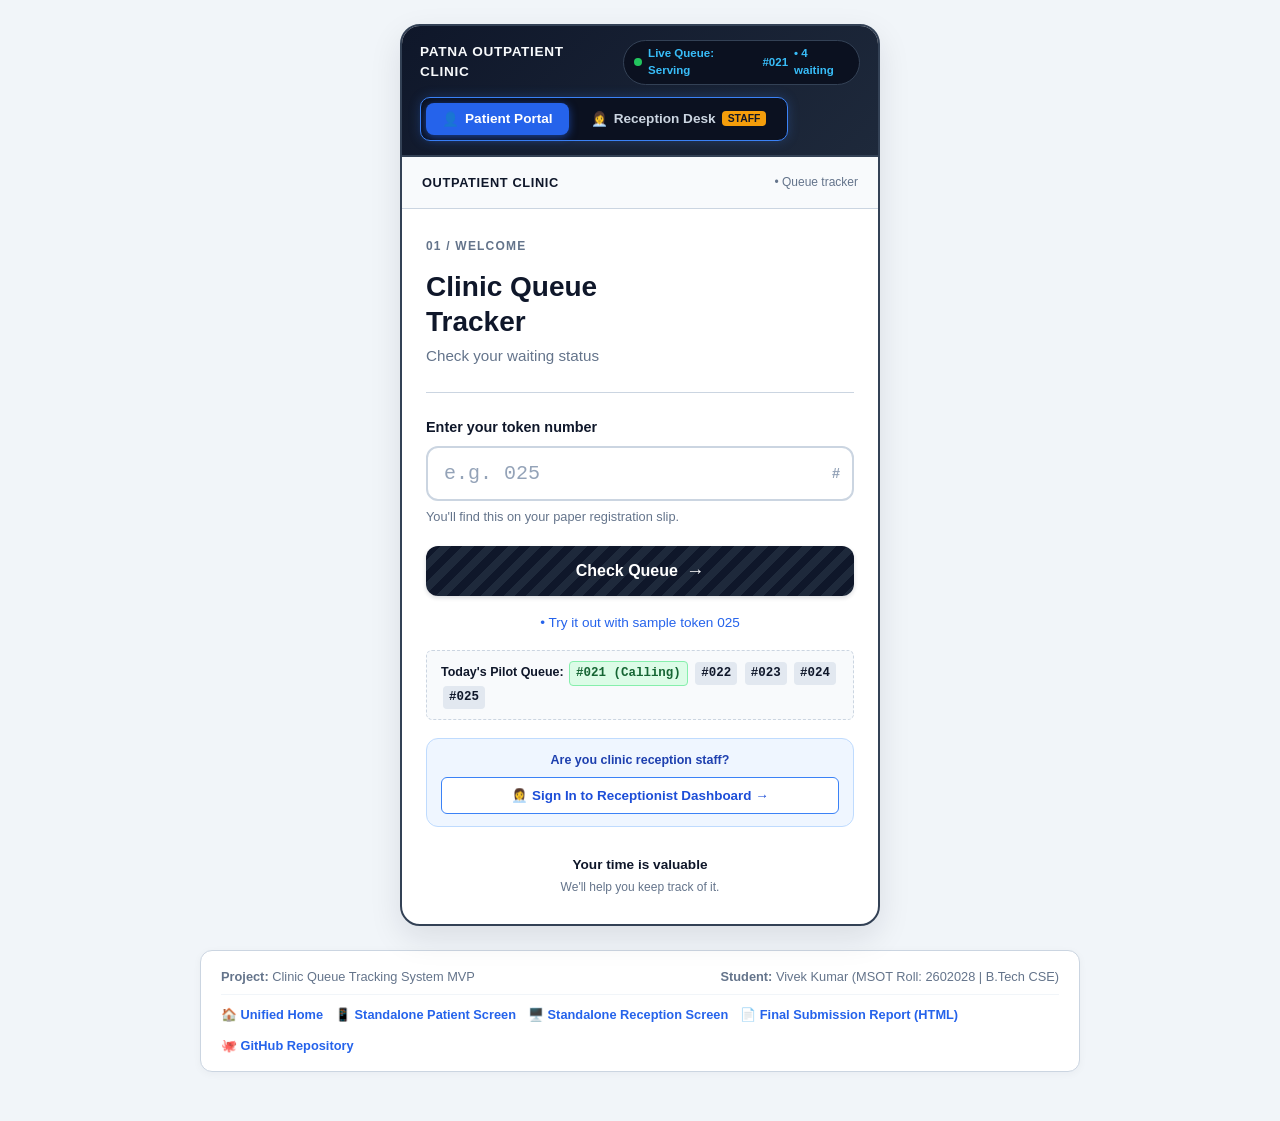
==== commit d5fb6b46: "feat: make reception and patient tabs prominent across all pages, add in-card switcher buttons, and " ====
--- a/index.html
+++ b/index.html
@@ -121,6 +121,14 @@
           <span class="active-token-pill">#025</span>
         </div>
 
+        <!-- In-Card Staff Switcher Callout -->
+        <div class="role-switch-callout">
+          <span class="role-switch-label">Are you clinic reception staff?</span>
+          <button type="button" id="cardSwitchToReceptionBtn" class="btn-role-switch">
+            👩‍💼 Sign In to Receptionist Dashboard →
+          </button>
+        </div>
+
         <!-- Bottom Reassurance Note -->
         <footer class="card-footer">
           <p class="footer-quote-title">Your time is valuable</p>
@@ -221,6 +229,14 @@
         <!-- Explicit Disclaimer Card -->
         <div class="disclaimer-card">
           <strong>*Disclaimer:</strong> Waiting times are approximate estimates only (calculated at ~5–7 mins per consultation) and may vary depending on patient care needs and doctor availability.
+        </div>
+
+        <!-- In-Card Staff Switcher Callout -->
+        <div class="role-switch-callout">
+          <span class="role-switch-label">Clinic Staff Access:</span>
+          <button type="button" id="statusSwitchToReceptionBtn" class="btn-role-switch">
+            👩‍💼 Switch to Receptionist Dashboard →
+          </button>
         </div>
 
         <!-- Reassurance Footer -->
@@ -317,9 +333,10 @@
           </form>
 
           <div class="auth-demo-hint">
-            <strong>🔒 Security Notice:</strong> Write actions to the queue are restricted to authenticated reception staff.
-            <button type="button" id="autofillDemoBtn" class="btn-autofill-demo">
-              Quick-fill demo credentials (reception@clinic.com)
+            <strong>🔒 Staff Demo Credentials:</strong><br>
+            Email: <code style="font-weight: 700; color: #0f172a;">reception@clinic.com</code> | Password: <code style="font-weight: 700; color: #0f172a;">clinic123</code><br>
+            <button type="button" id="autofillDemoBtn" class="btn-autofill-demo" style="margin-top: 8px; display: inline-block;">
+              ⚡ Auto-fill demo credentials
             </button>
           </div>
         </div>
--- a/css/unified.css
+++ b/css/unified.css
@@ -43,13 +43,13 @@
 
 /* 3. Top Mode Navigation Bar */
 .portal-topbar {
-  background-color: #0f172a;
+  background: linear-gradient(135deg, #0f172a 0%, #1e293b 100%);
   color: #ffffff;
-  padding: 12px 18px;
+  padding: 14px 18px;
   display: flex;
   align-items: center;
   justify-content: space-between;
-  border-bottom: 2px solid #1e293b;
+  border-bottom: 2px solid #334155;
   flex-wrap: wrap;
   gap: 12px;
 }
@@ -61,7 +61,7 @@
 }
 
 .portal-clinic-title {
-  font-size: 0.82rem;
+  font-size: 0.85rem;
   font-weight: 800;
   letter-spacing: 0.05em;
   text-transform: uppercase;
@@ -74,16 +74,16 @@
   gap: 6px;
   font-size: 0.72rem;
   font-weight: 600;
-  background-color: #1e293b;
+  background-color: #0b1120;
   color: #38bdf8;
-  padding: 3px 9px;
+  padding: 4px 10px;
   border-radius: 9999px;
   border: 1px solid #334155;
 }
 
 .portal-pulse-dot {
-  width: 7px;
-  height: 7px;
+  width: 8px;
+  height: 8px;
   background-color: #22c55e;
   border-radius: 50%;
   animation: pulseLive 2s infinite;
@@ -97,21 +97,22 @@
 
 .portal-tabs-group {
   display: flex;
-  background-color: #1e293b;
-  padding: 4px;
-  border-radius: 8px;
-  gap: 4px;
-  border: 1px solid #334155;
+  background-color: #0b1120;
+  padding: 5px;
+  border-radius: 10px;
+  gap: 6px;
+  border: 1.5px solid #3b82f6;
+  box-shadow: 0 0 12px rgba(59, 130, 246, 0.25);
 }
 
 .portal-tab-btn {
   background: transparent;
   border: none;
-  color: #94a3b8;
-  padding: 7px 14px;
-  font-size: 0.82rem;
+  color: #cbd5e1;
+  padding: 8px 16px;
+  font-size: 0.85rem;
   font-weight: 700;
-  border-radius: 6px;
+  border-radius: 8px;
   cursor: pointer;
   transition: all 0.2s ease;
   display: flex;
@@ -121,12 +122,13 @@
 
 .portal-tab-btn:hover {
   color: #ffffff;
+  background-color: rgba(255, 255, 255, 0.08);
 }
 
 .portal-tab-btn.active {
   background-color: #2563eb;
   color: #ffffff;
-  box-shadow: 0 2px 6px rgba(37, 99, 235, 0.4);
+  box-shadow: 0 2px 8px rgba(37, 99, 235, 0.6);
 }
 
 .portal-badge-staff {
@@ -134,9 +136,51 @@
   color: #0f172a;
   font-size: 0.65rem;
   font-weight: 800;
-  padding: 1px 6px;
+  padding: 2px 6px;
   border-radius: 4px;
   text-transform: uppercase;
+}
+
+/* Callout to switch to Reception Desk directly from Patient view */
+.role-switch-callout {
+  margin-top: 18px;
+  padding: 12px 14px;
+  background-color: #eff6ff;
+  border: 1.5px solid #bfdbfe;
+  border-radius: var(--radius-md);
+  text-align: center;
+  display: flex;
+  flex-direction: column;
+  gap: 8px;
+  align-items: center;
+}
+
+.role-switch-label {
+  font-size: 0.78rem;
+  font-weight: 600;
+  color: #1e40af;
+}
+
+.btn-role-switch {
+  width: 100%;
+  padding: 10px 14px;
+  background-color: #ffffff;
+  color: #1d4ed8;
+  border: 1.5px solid #3b82f6;
+  border-radius: var(--radius-sm);
+  font-size: 0.84rem;
+  font-weight: 700;
+  cursor: pointer;
+  transition: all 0.2s ease;
+  display: inline-flex;
+  align-items: center;
+  justify-content: center;
+  gap: 6px;
+}
+
+.btn-role-switch:hover {
+  background-color: #dbeafe;
+  border-color: #1d4ed8;
 }
 
 /* 4. Active Portal Views */
